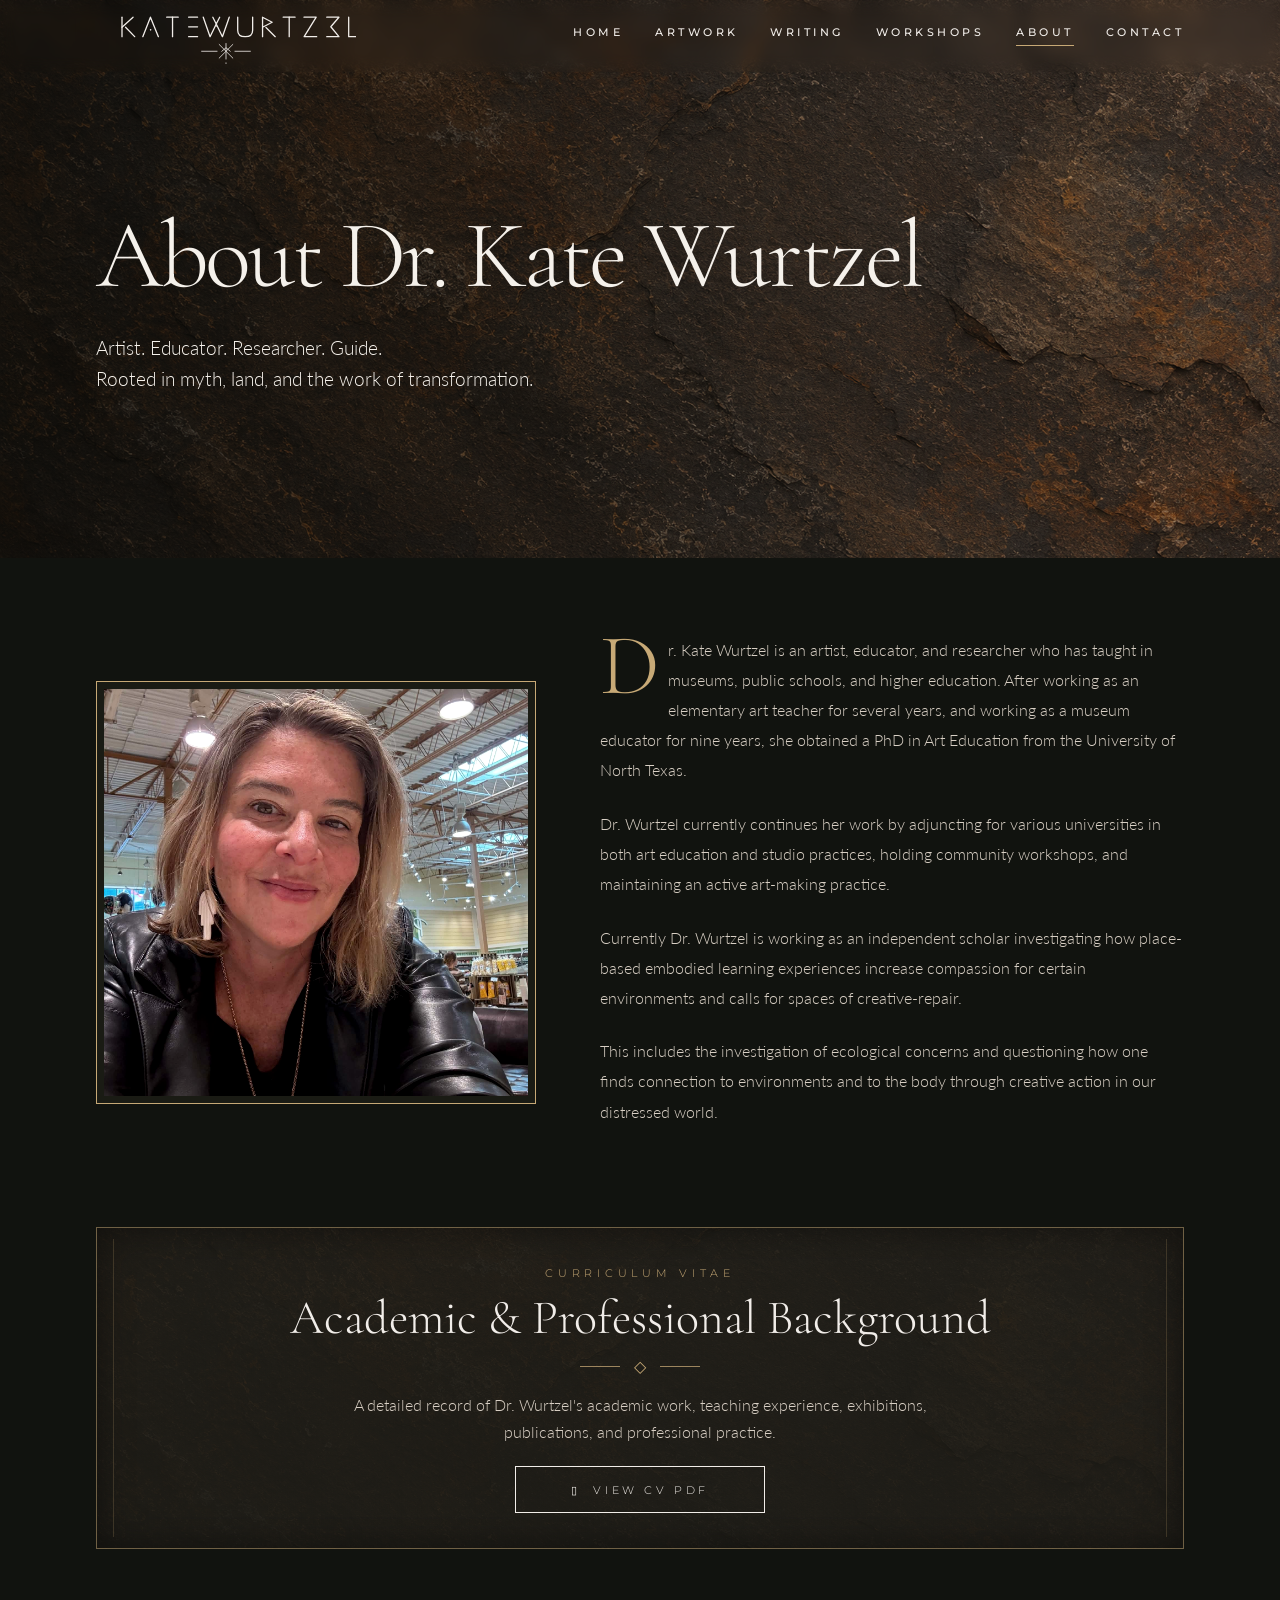
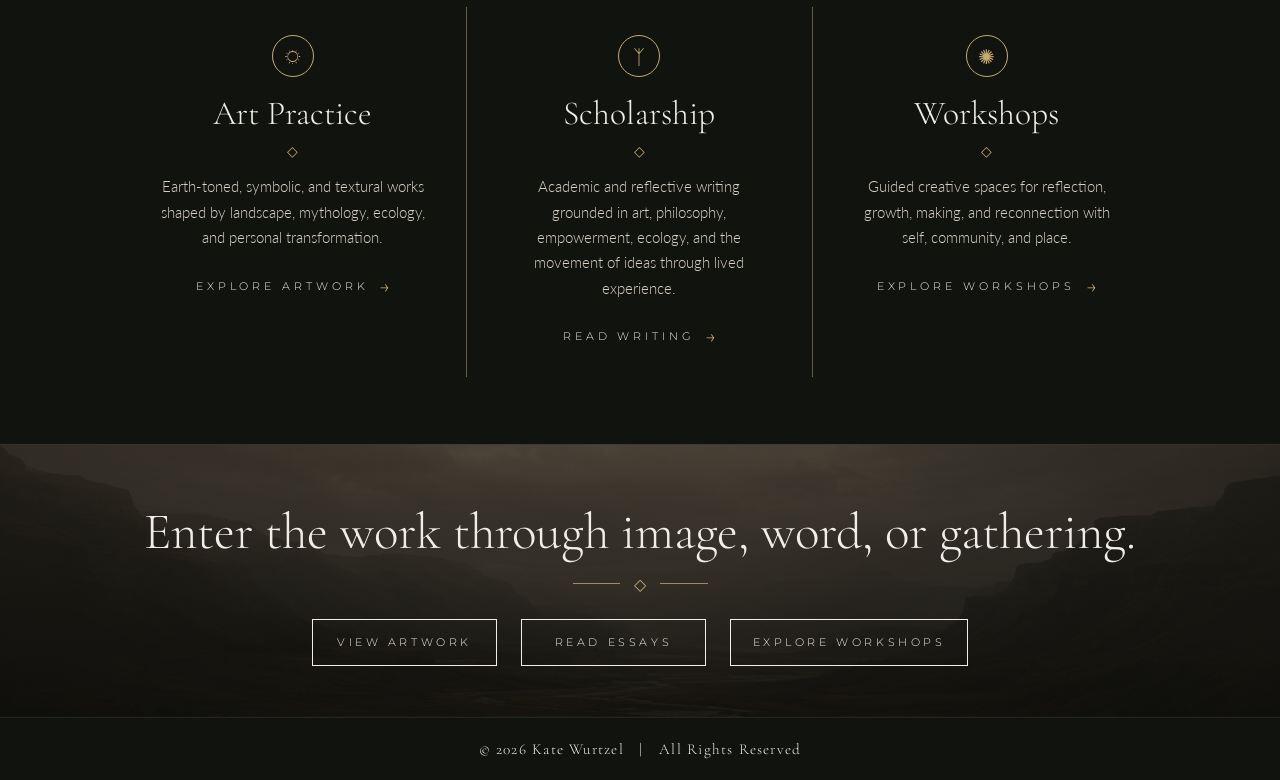
==== About/index.html @ e49116b2 "FullSiteCommit" ====
<!DOCTYPE html>
<html lang="en">
<head>
  <meta charset="UTF-8" />
  <meta name="viewport" content="width=device-width, initial-scale=1.0" />
  <title>About Kate Wurtzel</title>

    <link rel="preconnect" href="https://fonts.googleapis.com">
    <link rel="preconnect" href="https://fonts.gstatic.com" crossorigin>
    <link href="https://fonts.googleapis.com/css2?family=Cormorant+Garamond:ital,wght@0,300..700;1,300..700&family=Lato:ital,wght@0,300;0,400;0,700&family=Montserrat:wght@400;500;600&display=swap" rel="stylesheet">
    <link rel="stylesheet" href="../css/style.css">
</head>

<body>
    <header class="site-header header--overlay">

<a href="index.html" class="logo" aria-label="Kate Wurtzel home">
  <img src="assets/kate-wurtzel-rune-logo.svg" alt="Kate Wurtzel logo">
</a>

    <nav class="main-nav" aria-label="Main navigation">
      <a href="https://katewurtzel.com/">Home</a>
      <a href="/Artwork/">Artwork</a>
      <a href="/Writing/">Writing</a>
      <a href="/Workshops/">Workshops</a>
      <a href="/About/" class="active">About</a>
      <a href="/Inquiry/">Contact</a>
    </nav>
  </header>

  <main>
    <section class="about-hero">
      <div class="hero-inner">
        <h1>About Dr. Kate Wurtzel</h1>
        <p class="hero-intro">
          Artist. Educator. Researcher. Guide.<br />
          Rooted in myth, land, and the work of transformation.
        </p>
      </div>
    </section>

    <section class="story-section" id="story" aria-labelledby="about-story-title">
      <div class="story-grid">
        <div class="portrait-frame">
          <img src="assets/Picture.jpg" alt="Kate Wurtzel portrait" />
        </div>

        <div class="story-copy">
          <p>
            Dr. Kate Wurtzel is an artist, educator, and researcher who has taught in museums, public schools, and higher education. After working as an elementary art teacher for several years, and working as a museum educator for nine years, she obtained a PhD in Art Education from the University of North Texas.
          </p>
          <p>
            Dr. Wurtzel currently continues her work by adjuncting for various universities in both art education and studio practices, holding community workshops, and maintaining an active art-making practice.
          </p>
          <p>
            Currently Dr. Wurtzel is working as an independent scholar investigating how place-based embodied learning experiences increase compassion for certain environments and calls for spaces of creative-repair. 
          </p>
          <p>
            This includes the investigation of ecological concerns and questioning how one finds connection to environments and to the body through creative action in our distressed world.
          </p>
        </div>
      </div>
    </section>

    <section class="cv-section" aria-labelledby="cv-title">
      <div class="cv-box">
        <p class="cv-label">Curriculum Vitae</p>
        <h2 id="cv-title">Academic &amp; Professional Background</h2>
        <div class="ornament-line" aria-hidden="true"><span>◇</span></div>
        <p>
          A detailed record of Dr. Wurtzel's academic work, teaching experience, exhibitions, publications, and professional practice.
        </p>
        <a href="assets/WurtzelCV.pdf" class="cv-button" target="_blank" rel="noopener">
          <span aria-hidden="true">▯</span> View CV PDF
        </a>
      </div>
    </section>

    <section class="pillars-section" aria-label="Areas of work">
      <div class="pillars-grid">
        <article class="pillar">
          <div class="pillar-icon" aria-hidden="true">☼</div>
          <h3>Art Practice</h3>
          <div class="small-diamond" aria-hidden="true">◇</div>
          <p>
            Earth-toned, symbolic, and textural works shaped by landscape, mythology, ecology, and personal transformation.
          </p>
          <a href="/Artwork/" class="text-link">Explore Artwork <span>→</span></a>
        </article>

        <article class="pillar">
          <div class="pillar-icon" aria-hidden="true">ᛉ</div>
          <h3>Scholarship</h3>
          <div class="small-diamond" aria-hidden="true">◇</div>
          <p>
            Academic and reflective writing grounded in art, philosophy, empowerment, ecology, and the movement of ideas through lived experience.
          </p>
          <a href="/Writing/" class="text-link">Read Writing <span>→</span></a>
        </article>

        <article class="pillar">
          <div class="pillar-icon" aria-hidden="true">✺</div>
          <h3>Workshops</h3>
          <div class="small-diamond" aria-hidden="true">◇</div>
          <p>
            Guided creative spaces for reflection, growth, making, and reconnection with self, community, and place.
          </p>
          <a href="/Workshops/" class="text-link">Explore Workshops <span>→</span></a>
        </article>
      </div>
    </section>

    <section class="closing-section">
      <h2>Enter the work through image, word, or gathering.</h2>
      <div class="ornament-line" aria-hidden="true"><span>◇</span></div>
      <div class="closing-links">
        <a href="/Artwork/" class="button-link">View Artwork</a>
        <a href="/Writing/" class="button-link">Read Essays</a>
        <a href="/Workshops/" class="button-link">Explore Workshops</a>
      </div>
    </section>
  </main>

  <footer class="site-footer">
    <p>© 2026 Kate Wurtzel &nbsp; | &nbsp; All Rights Reserved</p>
  </footer>
</body>
</html>
---- css/style.css ----
/* ============================================================
   KATEWURTZEL.COM — SUBPAGE STYLESHEET
   Covers: About, Artwork, Coming Soon, Inquiry, Workshops, Writing
   
   Structure:
    1.  Variables
    2.  Reset & Base
    3.  Header & Nav
    4.  Ornament Line
    5.  Shared Hero base
    6.  PAGE: About
    7.  PAGE: Artwork
    8.  PAGE: Coming Soon
    9.  PAGE: Inquiry
   10.  PAGE: Workshops
   11.  PAGE: Writing
   12.  Shared: Feature Boxes
   13.  Shared: Closing Section
   14.  Shared: Buttons & Text Links
   15.  Shared: Footer
   16.  Shared: Lightbox
   17.  Media — 768px
   18.  Media — 640px
   ============================================================ */


/* ============================================================
   1. VARIABLES
   ============================================================ */

:root {
  --black:       #0b0c09;
  --charcoal:    #11130f;
  --moss:        #171913;
  --stone:       #242119;
  --stone-light: #3a3427;
  --bone:        #f1ede9;
  --mist:        #d8cfc4;
  --ash:         #a99d91;
  --gold:        #c7a976;
  --line:        rgba(199, 169, 118, 0.5);
  --soft-line:   rgba(241, 237, 233, 0.16);
}


/* ============================================================
   2. RESET & BASE
   ============================================================ */

*, *::before, *::after {
  margin: 0;
  padding: 0;
  box-sizing: border-box;
}

html {
  scroll-behavior: smooth;
}

body {
  background: var(--black);
  color: var(--bone);
  font-family: "Lato", sans-serif;
  font-weight: 300;
}

img {
  max-width: 100%;
  display: block;
}

a {
  color: inherit;
  text-decoration: none;
}


/* ============================================================
   3. HEADER & NAV
   ============================================================ */

.site-header {
  position: fixed;
  top: 0;
  left: 0;
  z-index: 1000;
  width: 100%;
  height: 72px;
  display: flex;
  align-items: center;
  justify-content: flex-end;
  padding: 0 7.5%;
  background: var(--charcoal);
  backdrop-filter: blur(8px);
  border-bottom: 1px solid rgba(241, 237, 233, 0.08);
}

/* About page uses a transparent header that overlays its hero */
.site-header.header--overlay {
  background: transparent;
  border-bottom-color: transparent;
}

.logo {
  position: absolute;
  left: 7.5%;
  top: 50%;
  transform: translateY(-55%);
  display: block;
  width: 260px;
}

.logo img {
  width: 100%;
  height: auto;
  display: block;
}

.main-nav {
  display: flex;
  align-items: center;
  gap: 2rem;
  font-family: "Montserrat", sans-serif;
  font-size: 0.68rem;
  font-weight: 500;
  letter-spacing: 0.32em;
  text-transform: uppercase;
}

.main-nav a {
  color: var(--bone);
  position: relative;
  padding-bottom: 0.45rem;
  transition: color 0.25s ease;
}

.main-nav a::after {
  content: "";
  position: absolute;
  left: 0;
  bottom: 0;
  width: 0;
  height: 1px;
  background: var(--gold);
  transition: width 0.25s ease;
}

.main-nav a:hover::after,
.main-nav a.active::after {
  width: 100%;
}


/* ============================================================
   4. ORNAMENT LINE
   ============================================================ */

.ornament-line {
  display: flex;
  align-items: center;
  gap: 0.9rem;
  width: 120px;
  margin: 0 auto 1rem;
  color: var(--gold);
}

/* Left-aligned variant used inside hero sections */
.ornament-line.hero-line {
  margin: 0 0 1.6rem;
  width: 150px;
}

.ornament-line::before,
.ornament-line::after {
  content: "";
  height: 1px;
  flex: 1;
  background: var(--gold);
  opacity: 0.75;
}

.ornament-line span {
  font-size: 1rem;
}


/* ============================================================
   5. SHARED HERO BASE
   All subpage heroes share layout; selectors below
   add page-specific sizing, padding, and background.
   ============================================================ */

.about-hero,
.artwork-hero,
.writing-hero,
.workshops-hero,
.coming-hero {
  display: flex;
  align-items: center;
  background-size: cover;
  background-position: center;
}

.hero-inner {
  max-width: 720px;
}

/* Shared large serif h1 for artwork / writing / workshops */
.artwork-hero h1,
.writing-hero h1,
.workshops-hero h1 {
  font-family: "Cormorant Garamond", serif;
  font-size: clamp(4.6rem, 8vw, 7rem);
  font-weight: 300;
  line-height: 0.94;
  letter-spacing: -0.035em;
  color: #f5f1eb;
  margin-bottom: 1.4rem;
}

/* Shared italic gold tagline for artwork / writing / workshops */
.artwork-hero .hero-intro,
.writing-hero .hero-intro,
.workshops-hero .hero-intro {
  max-width: 520px;
  font-family: "Cormorant Garamond", serif;
  font-style: italic;
  font-size: clamp(1.5rem, 2.5vw, 2rem);
  line-height: 1.28;
  color: var(--gold);
}

/* Shared stone-texture hero background gradient */
.artwork-hero,
.writing-hero,
.workshops-hero {
  min-height: 62vh;
  padding: 7rem 7.5% 4.8rem;
  background-image:
    linear-gradient(
      90deg,
      rgba(8, 9, 7, 0.74) 0%,
      rgba(8, 9, 7, 0.56) 38%,
      rgba(8, 9, 7, 0.28) 72%,
      rgba(8, 9, 7, 0.12) 100%
    ),
    url("../assets/stone-texture-dark.png");
  border-bottom: 1px solid rgba(241, 237, 233, 0.1);
}


/* ============================================================
   6. PAGE: ABOUT
   ============================================================ */

.about-hero {
  min-height: 62vh;
  padding: 8rem 7.5% 5rem;
  background-image:
    linear-gradient(
      90deg,
      rgba(8, 9, 7, 0.72) 0%,
      rgba(8, 9, 7, 0.52) 38%,
      rgba(8, 9, 7, 0.28) 70%,
      rgba(8, 9, 7, 0.12) 100%
    ),
    url("../assets/stone-texture-dark.png");
}

.about-hero .hero-inner {
  max-width: 860px;
}

.about-hero h1 {
  font-family: "Cormorant Garamond", serif;
  font-size: clamp(4rem, 8vw, 6rem);
  font-weight: 300;
  line-height: 0.94;
  letter-spacing: -0.035em;
  color: #f5f1eb;
  margin-bottom: 2rem;
}

.about-hero .hero-intro {
  font-family: "Lato", sans-serif;
  font-style: normal;
  font-size: clamp(1rem, 1.5vw, 1.25rem);
  line-height: 1.6;
  max-width: 560px;
  color: #f5f1eb;
  margin-top: 1.5rem;
}

/* Story section */
.story-section {
  background: var(--charcoal);
  padding: 4.8rem 7.5% 2.2rem;
}

.story-grid {
  max-width: 1120px;
  margin: 0 auto;
  display: grid;
  grid-template-columns: 0.86fr 1.14fr;
  gap: 4rem;
  align-items: center;
}

.portrait-frame {
  border: 1px solid var(--gold);
  padding: 0.45rem;
  background: rgba(199, 169, 118, 0.05);
}

.portrait-frame img {
  width: 100%;
  aspect-ratio: 1 / 0.96;
  object-fit: cover;
  filter: saturate(0.82) contrast(1.06);
}

.story-copy {
  color: var(--mist);
}

.story-copy p {
  font-size: 1.02rem;
  line-height: 1.85;
  margin-bottom: 1.45rem;
}

.story-copy p:first-child::first-letter {
  float: left;
  font-family: "Cormorant Garamond", serif;
  font-size: 5.4rem;
  line-height: 0.72;
  padding-right: 0.55rem;
  color: var(--gold);
}

/* CV section */
.cv-section {
  background: var(--charcoal);
  padding: 2.6rem 7.5% 1.8rem;
}

.cv-label {
  font-family: "Montserrat", sans-serif;
  text-transform: uppercase;
  letter-spacing: 0.42em;
  font-size: 0.7rem;
  color: var(--gold);
  margin-bottom: 0.85rem;
}

/* Pillars section */
.pillars-section {
  background: var(--charcoal);
  padding: 1.8rem 7.5% 4.2rem;
}

.pillars-grid {
  max-width: 1040px;
  margin: 0 auto;
  display: grid;
  grid-template-columns: repeat(3, 1fr);
}

.pillar {
  text-align: center;
  padding: 1.8rem 2.5rem;
  border-right: 1px solid rgba(199, 169, 118, 0.48);
}

.pillar:last-child {
  border-right: none;
}

.pillar-icon {
  margin: 0 auto 1rem;
  width: 42px;
  height: 42px;
  display: grid;
  place-items: center;
  border: 1px solid var(--gold);
  border-radius: 50%;
  color: var(--gold);
  font-size: 1.25rem;
}

.pillar h3 {
  font-family: "Cormorant Garamond", serif;
  font-size: 2.1rem;
  font-weight: 300;
  color: var(--bone);
  margin-bottom: 0.55rem;
}

.small-diamond {
  color: var(--gold);
  font-size: 0.85rem;
  margin-bottom: 0.95rem;
}

.pillar p {
  color: var(--mist);
  font-size: 0.96rem;
  line-height: 1.65;
  margin-bottom: 1.45rem;
}


/* ============================================================
   7. PAGE: ARTWORK
   ============================================================ */

/* Artist statement */
.artist-statement-section {
  background: var(--charcoal);
  padding: 4.8rem 7.5% 2.2rem;
}

.statement-grid {
  max-width: 1120px;
  margin: 0 auto;
  display: grid;
  grid-template-columns: 0.86fr 1.14fr;
  gap: 4rem;
  align-items: center;
}

.featured-frame {
  border: 1px solid var(--gold);
  padding: 0.45rem;
  background: rgba(199, 169, 118, 0.05);
}

.featured-frame img {
  width: 100%;
  object-fit: cover;
  filter: saturate(0.82) contrast(1.06);
}

.statement-copy {
  color: var(--mist);
}

.statement-copy p {
  font-size: 1.02rem;
  line-height: 1.85;
  margin-bottom: 1.45rem;
}

.statement-copy p:first-child::first-letter {
  float: left;
  font-family: "Cormorant Garamond", serif;
  font-size: 5.4rem;
  line-height: 0.72;
  padding-right: 0.55rem;
  color: var(--gold);
}

/* Featured artwork box wrapper */
.featured__artwork {
  background: var(--charcoal);
  padding: 2.6rem 7.5% 1.8rem;
}

.featured__artwork--image {
  display: block;
  width: 65%;
  height: auto;
  margin: 0 auto 1.6rem;
  filter: saturate(0.82) contrast(1.06);
}

.featured__artwork--label,
.featured__artwork--type {
  font-family: "Montserrat", sans-serif;
  text-transform: uppercase;
  letter-spacing: 0.42em;
  font-size: 0.7rem;
  color: var(--gold);
  margin-bottom: 0.85rem;
}

/* Collection section */
.collection-section {
  background: var(--charcoal);
  padding: 2.6rem 7.5% 1.8rem;
}

.collection-label {
  font-family: "Montserrat", sans-serif;
  text-transform: uppercase;
  letter-spacing: 0.42em;
  font-size: 0.7rem;
  color: var(--gold);
  margin-bottom: 0.85rem;
}

/* Gallery grid — lives inside .collection-box on artwork page */
.gallery-grid {
  max-width: 1080px;
  margin: 2rem auto 0;
  display: grid;
  grid-template-columns: repeat(4, 1fr);
  gap: 1.6rem;
  text-align: left;
}

.art-card {
  background: transparent;
}

.art-card img {
  width: 100%;
  aspect-ratio: 1 / 1;
  object-fit: cover;
  border: 1px solid rgba(199, 169, 118, 0.55);
  filter: saturate(0.86) contrast(1.05);
  transition: opacity 0.25s ease, transform 0.25s ease;
}

.art-card a:hover img {
  opacity: 0.82;
  transform: translateY(-2px);
}

.artwork-lightbox-link {
  display: block;
  cursor: zoom-in;
}

.art-meta {
  padding: 0.95rem 0 0;
}

.art-meta h3 {
  font-family: "Cormorant Garamond", serif;
  font-size: 1.3rem;
  font-weight: 300;
  color: var(--bone);
  margin-bottom: 0.2rem;
}

.art-meta p {
  font-family: "Cormorant Garamond", serif;
  color: var(--gold);
  font-size: 0.88rem;
  line-height: 1.35;
}


/* ============================================================
   8. PAGE: COMING SOON
   ============================================================ */

.coming-hero {
  min-height: calc(100vh - 72px);
  padding: 8rem 7.5% 5rem;
  background-image:
    linear-gradient(
      90deg,
      rgba(8, 9, 7, 0.74) 0%,
      rgba(8, 9, 7, 0.56) 42%,
      rgba(8, 9, 7, 0.3) 72%,
      rgba(8, 9, 7, 0.16) 100%
    ),
    url("../assets/stone-texture-dark.png");
}

.coming-hero .hero-inner {
  max-width: 760px;
}

.eyebrow {
  font-family: "Montserrat", sans-serif;
  text-transform: uppercase;
  letter-spacing: 0.42em;
  font-size: 0.72rem;
  color: var(--gold);
  margin-bottom: 1.4rem;
}

.coming-hero h1 {
  font-family: "Cormorant Garamond", serif;
  font-size: clamp(4.5rem, 10vw, 8rem);
  font-weight: 300;
  line-height: 0.9;
  letter-spacing: -0.035em;
  color: #f5f1eb;
  margin-bottom: 1.8rem;
}

.coming-hero .hero-intro {
  max-width: 520px;
  font-family: "Lato", sans-serif;
  font-style: normal;
  font-size: clamp(1.05rem, 1.5vw, 1.25rem);
  line-height: 1.65;
  color: #f5f1eb;
  margin-bottom: 2rem;
}

.home-link {
  display: inline-flex;
  align-items: center;
  gap: 0.75rem;
  font-family: "Montserrat", sans-serif;
  font-size: 0.72rem;
  letter-spacing: 0.34em;
  text-transform: uppercase;
  color: var(--bone);
}

.home-link span {
  color: var(--gold);
  font-size: 1.2rem;
  letter-spacing: 0;
}


/* ============================================================
   9. PAGE: INQUIRY
   ============================================================ */

.inquiry-hero {
  min-height: calc(100vh - 72px);
  padding: 8.5rem 7.5% 5.5rem;
  background-image:
    linear-gradient(
      90deg,
      rgba(8, 9, 7, 0.84) 0%,
      rgba(8, 9, 7, 0.72) 48%,
      rgba(8, 9, 7, 0.6) 100%
    ),
    url("../assets/stone-texture-dark.png");
  background-size: cover;
  background-position: center;
}

.inquiry-grid {
  max-width: 1180px;
  margin: 0 auto;
  display: grid;
  grid-template-columns: 0.9fr 1fr;
  gap: 4.5rem;
  align-items: center;
}

.inquiry-image {
  border: 1px solid rgba(199, 169, 118, 0.48);
  background: rgba(199, 169, 118, 0.04);
  padding: 0.85rem;
}

.inquiry-image img {
  width: 100%;
  height: min(650px, 72vh);
  object-fit: cover;
  filter: saturate(0.82) contrast(1.06);
}

.inquiry-content h1 {
  font-family: "Cormorant Garamond", serif;
  font-size: clamp(4rem, 8vw, 7rem);
  font-weight: 300;
  line-height: 0.9;
  letter-spacing: -0.035em;
  color: var(--bone);
  margin-bottom: 1.6rem;
}

.inquiry-intro {
  max-width: 650px;
  font-size: 1.08rem;
  line-height: 1.75;
  color: var(--mist);
  margin-bottom: 2.4rem;
}

.inquiry-form {
  display: grid;
  gap: 1.15rem;
}

.form-row {
  display: grid;
  grid-template-columns: 1fr 1fr;
  gap: 1.15rem;
}

.inquiry-form label {
  display: grid;
  gap: 0.5rem;
  font-family: "Montserrat", sans-serif;
  font-size: 0.68rem;
  letter-spacing: 0.24em;
  text-transform: uppercase;
  color: var(--gold);
}

.inquiry-form input,
.inquiry-form textarea {
  width: 100%;
  padding: 1rem 1.05rem;
  border: 1px solid rgba(241, 237, 233, 0.22);
  background: rgba(241, 237, 233, 0.06);
  color: var(--bone);
  font-family: "Lato", sans-serif;
  font-size: 1rem;
  font-weight: 300;
}

.inquiry-form textarea {
  resize: vertical;
}

.inquiry-form input:focus,
.inquiry-form textarea:focus {
  outline: none;
  border-color: var(--gold);
  background: rgba(241, 237, 233, 0.09);
}

.inquiry-form button {
  width: fit-content;
  margin-top: 0.4rem;
  padding: 1rem 2.4rem;
  border: 1px solid var(--gold);
  background: var(--gold);
  color: var(--black);
  font-family: "Montserrat", sans-serif;
  font-size: 0.72rem;
  letter-spacing: 0.32em;
  text-transform: uppercase;
  cursor: pointer;
  transition: background 0.25s ease, color 0.25s ease;
}

.inquiry-form button:hover {
  background: transparent;
  color: var(--bone);
}


/* ============================================================
   10. PAGE: WORKSHOPS
   ============================================================ */

/* Intro section */
.workshops-intro-section {
  background: var(--charcoal);
  padding: 4.8rem 7.5% 2.2rem;
}

.workshops-intro-grid {
  max-width: 1120px;
  margin: 0 auto;
  display: grid;
  grid-template-columns: 0.86fr 1.14fr;
  gap: 4rem;
  align-items: center;
}

.workshops-feature-frame {
  border: 1px solid var(--gold);
  padding: 0.45rem;
  background: rgba(199, 169, 118, 0.05);
}

.workshops-feature-frame img {
  width: 100%;
  aspect-ratio: 1.22 / 1;
  object-fit: cover;
  filter: saturate(0.82) contrast(1.06);
}

.workshops-copy {
  color: var(--mist);
}

.workshops-copy p {
  font-size: 1.02rem;
  line-height: 1.85;
  margin-bottom: 1.45rem;
}

.workshops-copy p:first-child::first-letter {
  float: left;
  font-family: "Cormorant Garamond", serif;
  font-size: 5.4rem;
  line-height: 0.72;
  padding-right: 0.55rem;
  color: var(--gold);
}

/* Featured workshop box wrapper */
.featured-workshop-section {
  background: var(--charcoal);
  padding: 2.6rem 7.5% 1.8rem;
}

.workshop-label,
.workshop-type {
  font-family: "Montserrat", sans-serif;
  text-transform: uppercase;
  letter-spacing: 0.42em;
  font-size: 0.7rem;
  color: var(--gold);
  margin-bottom: 0.85rem;
}

/* Workshop cards grid */
.workshop-section {
  background: var(--charcoal);
  padding: 1.8rem 7.5% 4.2rem;
}

.workshop-grid {
  max-width: 1120px;
  margin: 0 auto;
  display: grid;
  grid-template-columns: repeat(2, 1fr);
  gap: 1.6rem;
}

.workshop-card {
  border: 1px solid rgba(199, 169, 118, 0.48);
  padding: 2rem 1.6rem;
  background: rgba(199, 169, 118, 0.035);
}

.workshop-card h3 {
  font-family: "Cormorant Garamond", serif;
  font-size: 2rem;
  font-weight: 300;
  line-height: 1.05;
  color: var(--bone);
  margin-bottom: 1rem;
}

.workshop-card p:not(.workshop-type) {
  color: var(--mist);
  font-size: 0.98rem;
  line-height: 1.7;
  margin-bottom: 1.5rem;
}


/* ============================================================
   11. PAGE: WRITING
   ============================================================ */

/* Intro section */
.writing-intro-section {
  background: var(--charcoal);
  padding: 4.8rem 7.5% 2.2rem;
}

.writing-intro-grid {
  max-width: 1120px;
  margin: 0 auto;
  display: grid;
  grid-template-columns: 0.86fr 1.14fr;
  gap: 4rem;
  align-items: center;
}

.writing-feature-frame {
  border: 1px solid var(--gold);
  padding: 0.45rem;
  background: rgba(199, 169, 118, 0.05);
}

.writing-feature-frame img {
  width: 100%;
  aspect-ratio: 1.22 / 1;
  object-fit: cover;
  filter: saturate(0.82) contrast(1.06);
}

.writing-copy {
  color: var(--mist);
}

.writing-copy p {
  font-size: 1.02rem;
  line-height: 1.85;
  margin-bottom: 1.45rem;
}

.writing-copy p:first-child::first-letter {
  float: left;
  font-family: "Cormorant Garamond", serif;
  font-size: 5.4rem;
  line-height: 0.72;
  padding-right: 0.55rem;
  color: var(--gold);
}

/* Essay cards grid */
.essay-section {
  background: var(--charcoal);
  padding: 1.8rem 7.5% 4.2rem;
}

.essay-grid {
  max-width: 1120px;
  margin: 0 auto;
  display: grid;
  grid-template-columns: repeat(3, 1fr);
  gap: 1.6rem;
}

.essay-card {
  border: 1px solid rgba(199, 169, 118, 0.48);
  padding: 2rem 1.6rem;
  background: rgba(199, 169, 118, 0.035);
}

.essay-type {
  font-family: "Montserrat", sans-serif;
  text-transform: uppercase;
  letter-spacing: 0.42em;
  font-size: 0.7rem;
  color: var(--gold);
  margin-bottom: 0.85rem;
}

.essay-card h3 {
  font-family: "Cormorant Garamond", serif;
  font-size: 1.75rem;
  font-weight: 300;
  line-height: 1.1;
  color: var(--bone);
  margin-bottom: 0.85rem;
}

.essay-card p:not(.essay-type) {
  color: var(--mist);
  font-size: 0.98rem;
  line-height: 1.7;
  margin-bottom: 1.5rem;
}


/* ============================================================
   12. SHARED: FEATURE BOXES
   Used on About (cv-box), Artwork (featured__artwork--box,
   collection-box), and Workshops (featured-workshop-box).
   ============================================================ */

.cv-box,
.featured__artwork--box,
.collection-box,
.featured-workshop-box {
  position: relative;
  max-width: 1120px;
  margin: 0 auto;
  padding: 2.4rem 2rem 2.2rem;
  text-align: center;
  border: 1px solid rgba(199, 169, 118, 0.48);
  background:
    linear-gradient(rgba(28, 27, 22, 0.88), rgba(28, 27, 22, 0.92)),
    url("../assets/stone-texture-dark.png");
  background-size: cover;
  background-position: center;
  box-shadow: inset 0 0 36px rgba(0, 0, 0, 0.48);
}

/* Decorative side rules */
.cv-box::before,
.cv-box::after,
.featured__artwork--box::before,
.featured__artwork--box::after,
.collection-box::before,
.collection-box::after,
.featured-workshop-box::before,
.featured-workshop-box::after {
  content: "";
  position: absolute;
  top: 0.7rem;
  bottom: 0.7rem;
  width: 1px;
  background: rgba(199, 169, 118, 0.2);
}

.cv-box::before,
.featured__artwork--box::before,
.collection-box::before,
.featured-workshop-box::before { left: 1rem; }

.cv-box::after,
.featured__artwork--box::after,
.collection-box::after,
.featured-workshop-box::after  { right: 1rem; }

/* Shared h2 inside feature boxes */
.cv-box h2,
.featured__artwork--box h2,
.collection-box h2,
.featured-workshop-box h2 {
  font-family: "Cormorant Garamond", serif;
  font-size: clamp(2rem, 4vw, 3rem);
  font-weight: 300;
  line-height: 1;
  color: var(--bone);
  margin-bottom: 0.9rem;
}

/* Shared body copy inside feature boxes */
.cv-box p:not(.cv-label),
.featured__artwork--box p:not(.featured__artwork--label),
.collection-box p:not(.collection-label),
.featured-workshop-box p:not(.workshop-label) {
  max-width: 620px;
  margin: 0 auto 1.35rem;
  color: var(--mist);
  line-height: 1.65;
}


/* ============================================================
   13. SHARED: CLOSING SECTION
   ============================================================ */

.closing-section {
  background:
    linear-gradient(rgba(36, 33, 25, 0.78), rgba(15, 15, 12, 0.9)),
    url("../assets/ClosingBackground.png");
  background-size: cover;
  background-position: center;
  padding: 3.7rem 7.5% 3.2rem;
  text-align: center;
  border-top: 1px solid rgba(241, 237, 233, 0.1);
  color: var(--bone);
}

.closing-section h2 {
  font-family: "Cormorant Garamond", serif;
  font-size: clamp(2rem, 4vw, 3.25rem);
  font-weight: 300;
  line-height: 1.1;
  color: var(--bone);
  margin-bottom: 0.8rem;
}

.closing-section .ornament-line {
  margin: 0 auto 1.6rem;
  width: 135px;
}

.closing-links {
  display: flex;
  justify-content: center;
  gap: 1.5rem;
  flex-wrap: wrap;
  margin-top: 1.2rem;
}


/* ============================================================
   14. SHARED: BUTTONS & TEXT LINKS
   ============================================================ */

.button-link,
.cv-button,
.collection-button {
  display: inline-flex;
  align-items: center;
  justify-content: center;
  min-width: 185px;
  padding: 0.95rem 1.35rem;
  border: 1px solid var(--bone);
  font-family: "Montserrat", sans-serif;
  font-size: 0.7rem;
  letter-spacing: 0.32em;
  text-transform: uppercase;
  color: var(--bone);
  background: transparent;
  transition: background 0.25s ease, color 0.25s ease;
}

.cv-button {
  min-width: 250px;
  gap: 0.8rem;
  border-color: var(--bone);
}

.collection-button {
  border-color: var(--gold);
  color: var(--bone);
}

.button-link:hover,
.cv-button:hover,
.collection-button:hover {
  background: var(--bone);
  color: var(--black);
}

.text-link {
  display: inline-flex;
  align-items: center;
  gap: 0.65rem;
  font-family: "Montserrat", sans-serif;
  font-size: 0.68rem;
  letter-spacing: 0.36em;
  text-transform: uppercase;
  color: var(--bone);
}

.text-link span {
  color: var(--gold);
  font-size: 1.2rem;
  letter-spacing: 0;
}


/* ============================================================
   15. SHARED: FOOTER
   ============================================================ */

.site-footer {
  padding: 1.4rem 7.5%;
  background: var(--charcoal);
  text-align: center;
  color: var(--bone);
  font-family: "Cormorant Garamond", serif;
  letter-spacing: 0.08em;
  font-size: 0.95rem;
  border-top: 1px solid rgba(241, 237, 233, 0.08);
}


/* ============================================================
   16. SHARED: LIGHTBOX
   ============================================================ */

.lightbox {
  position: fixed;
  inset: 0;
  z-index: 9999;
  display: none;
  align-items: center;
  justify-content: center;
  padding: 2rem;
  background: rgba(11, 12, 9, 0.92);
}

.lightbox.active {
  display: flex;
}

.lightbox-img {
  max-width: 92vw;
  max-height: 88vh;
  object-fit: contain;
  border: 1px solid rgba(199, 169, 118, 0.6);
  box-shadow: 0 18px 60px rgba(0, 0, 0, 0.75);
}

.lightbox-close {
  position: absolute;
  top: 1.2rem;
  right: 1.6rem;
  border: none;
  background: transparent;
  color: var(--bone);
  font-size: 2.5rem;
  line-height: 1;
  cursor: pointer;
}


/* ============================================================
   17. RESPONSIVE — TABLET (max-width: 768px)
   ============================================================ */

@media (max-width: 768px) {

  /* Header */
  .site-header {
    position: relative;
    height: auto;
    min-height: 96px;
    padding: 1rem 6%;
    flex-direction: column;
    justify-content: center;
    gap: 0.85rem;
  }

  .logo {
    position: relative;
    left: auto;
    top: auto;
    transform: none;
    width: 220px;
    margin: 0 auto;
  }

  .main-nav {
    width: 100%;
    justify-content: center;
    flex-wrap: wrap;
    gap: 0.75rem 1.2rem;
    font-size: 0.62rem;
    letter-spacing: 0.22em;
  }

  /* About hero */
  .about-hero {
    min-height: 54vh;
    padding: 4.5rem 6%;
  }

  .about-hero h1 {
    font-size: clamp(3.8rem, 14vw, 5.8rem);
    margin-bottom: 1.5rem;
  }

  .about-hero .hero-intro {
    font-size: 1.05rem;
  }

  /* Artwork / Writing / Workshops heroes */
  .artwork-hero,
  .writing-hero,
  .workshops-hero {
    min-height: 54vh;
    padding: 4.5rem 6%;
  }

  .artwork-hero h1,
  .writing-hero h1,
  .workshops-hero h1 {
    font-size: clamp(3.8rem, 14vw, 5.8rem);
  }

  .artwork-hero .hero-intro,
  .writing-hero .hero-intro,
  .workshops-hero .hero-intro {
    font-size: 1.35rem;
  }

  /* Coming soon */
  .coming-hero {
    min-height: 72vh;
    padding: 4.5rem 6%;
  }

  /* Two-column → single column */
  .story-grid,
  .statement-grid,
  .writing-intro-grid,
  .workshops-intro-grid {
    grid-template-columns: 1fr;
    gap: 2.5rem;
  }

  .portrait-frame,
  .featured-frame,
  .writing-feature-frame,
  .workshops-feature-frame {
    max-width: 480px;
    margin: 0 auto;
  }

  /* Feature boxes */
  .cv-box,
  .featured__artwork--box,
  .collection-box,
  .featured-workshop-box {
    padding: 2.25rem 1.5rem;
  }

  .cv-box::before,
  .cv-box::after,
  .featured__artwork--box::before,
  .featured__artwork--box::after,
  .collection-box::before,
  .collection-box::after,
  .featured-workshop-box::before,
  .featured-workshop-box::after {
    display: none;
  }

  /* Pillars */
  .pillars-grid {
    grid-template-columns: 1fr;
  }

  .pillar {
    border-right: none;
    border-bottom: 1px solid rgba(199, 169, 118, 0.34);
    padding: 2.25rem 1.25rem;
  }

  .pillar:last-child {
    border-bottom: none;
  }

  /* Gallery */
  .gallery-grid {
    grid-template-columns: repeat(2, 1fr);
    gap: 1.2rem;
  }

  /* Workshop cards */
  .workshop-grid {
    grid-template-columns: 1fr;
  }

  /* Essay cards */
  .essay-grid {
    grid-template-columns: 1fr;
  }

  /* Inquiry */
  .inquiry-grid {
    grid-template-columns: 1fr;
    gap: 3rem;
  }

  .inquiry-image img {
    height: auto;
    max-height: 480px;
  }

  /* Closing */
  .closing-section {
    padding: 3.25rem 6%;
  }

  .closing-links {
    flex-direction: column;
    align-items: center;
    gap: 1rem;
  }

  .button-link,
  .cv-button,
  .collection-button {
    width: 100%;
    max-width: 315px;
    min-width: 0;
  }

  /* Section padding */
  .story-section,
  .cv-section,
  .pillars-section,
  .artist-statement-section,
  .featured__artwork,
  .collection-section,
  .writing-intro-section,
  .essay-section,
  .workshops-intro-section,
  .featured-workshop-section,
  .workshop-section {
    padding-left: 6%;
    padding-right: 6%;
  }

  .site-footer {
    padding: 1.25rem 6%;
    font-size: 0.85rem;
  }
}


/* ============================================================
   18. RESPONSIVE — PHONE (max-width: 640px)
   ============================================================ */

@media (max-width: 640px) {

  /* Header */
  .site-header {
    min-height: auto;
    padding: 0.9rem 5%;
    gap: 0.75rem;
  }

  .logo { width: 190px; }

  .main-nav {
    gap: 0.65rem 0.95rem;
    font-size: 0.58rem;
    letter-spacing: 0.18em;
  }

  /* Heroes */
  .about-hero {
    min-height: 50vh;
    padding: 3.75rem 5%;
  }

  .about-hero h1 {
    font-size: clamp(3.2rem, 17vw, 4.8rem);
  }

  .artwork-hero,
  .writing-hero,
  .workshops-hero {
    min-height: 50vh;
    padding: 3.75rem 5%;
  }

  .artwork-hero h1,
  .writing-hero h1,
  .workshops-hero h1 {
    font-size: clamp(3.2rem, 17vw, 4.8rem);
  }

  .coming-hero {
    padding: 3.75rem 5%;
  }

  .coming-hero h1 {
    font-size: clamp(3.6rem, 17vw, 5rem);
  }

  /* Section padding */
  .story-section,
  .cv-section,
  .pillars-section,
  .artist-statement-section,
  .featured__artwork,
  .collection-section,
  .writing-intro-section,
  .essay-section,
  .workshops-intro-section,
  .featured-workshop-section,
  .workshop-section,
  .closing-section,
  .site-footer {
    padding-left: 5%;
    padding-right: 5%;
  }

  /* Story / copy */
  .story-grid  { gap: 2rem; }
  .portrait-frame img { aspect-ratio: 4 / 5; }

  .story-copy p,
  .writing-copy p,
  .workshops-copy p {
    font-size: 0.98rem;
    line-height: 1.7;
  }

  .story-copy p:first-child::first-letter,
  .writing-copy p:first-child::first-letter,
  .workshops-copy p:first-child::first-letter {
    font-size: 3.6rem;
  }

  /* Feature boxes */
  .cv-box,
  .featured__artwork--box,
  .collection-box,
  .featured-workshop-box {
    padding: 2rem 1.1rem;
  }

  .cv-box h2,
  .featured__artwork--box h2,
  .collection-box h2,
  .featured-workshop-box h2 {
    font-size: 2rem;
  }

  /* Pillars */
  .pillar          { padding: 2rem 0.75rem; }
  .pillar h3       { font-size: 1.9rem; }
  .pillar p        { font-size: 0.95rem; }

  /* Gallery */
  .gallery-grid {
    grid-template-columns: repeat(2, 1fr);
    gap: 1rem;
  }

  /* Essay / Workshop cards */
  .essay-card,
  .workshop-card   { padding: 1.8rem 1.25rem; }

  .essay-card h3   { font-size: 1.55rem; }
  .workshop-card h3 { font-size: 1.75rem; }

  /* Inquiry */
  .inquiry-hero    { padding: 3.75rem 5%; }
  .form-row        { grid-template-columns: 1fr; }

  .inquiry-content h1 { font-size: clamp(3.4rem, 16vw, 5rem); }
  .inquiry-form button { width: 100%; }

  /* Closing */
  .closing-section h2 { font-size: 2rem; }

  /* Buttons */
  .cv-button {
    font-size: 0.65rem;
    letter-spacing: 0.22em;
    padding: 0.9rem 1rem;
  }

  .text-link,
  .button-link,
  .collection-button {
    font-size: 0.65rem;
    letter-spacing: 0.24em;
  }

  .site-footer {
    font-size: 0.8rem;
    line-height: 1.5;
  }
}
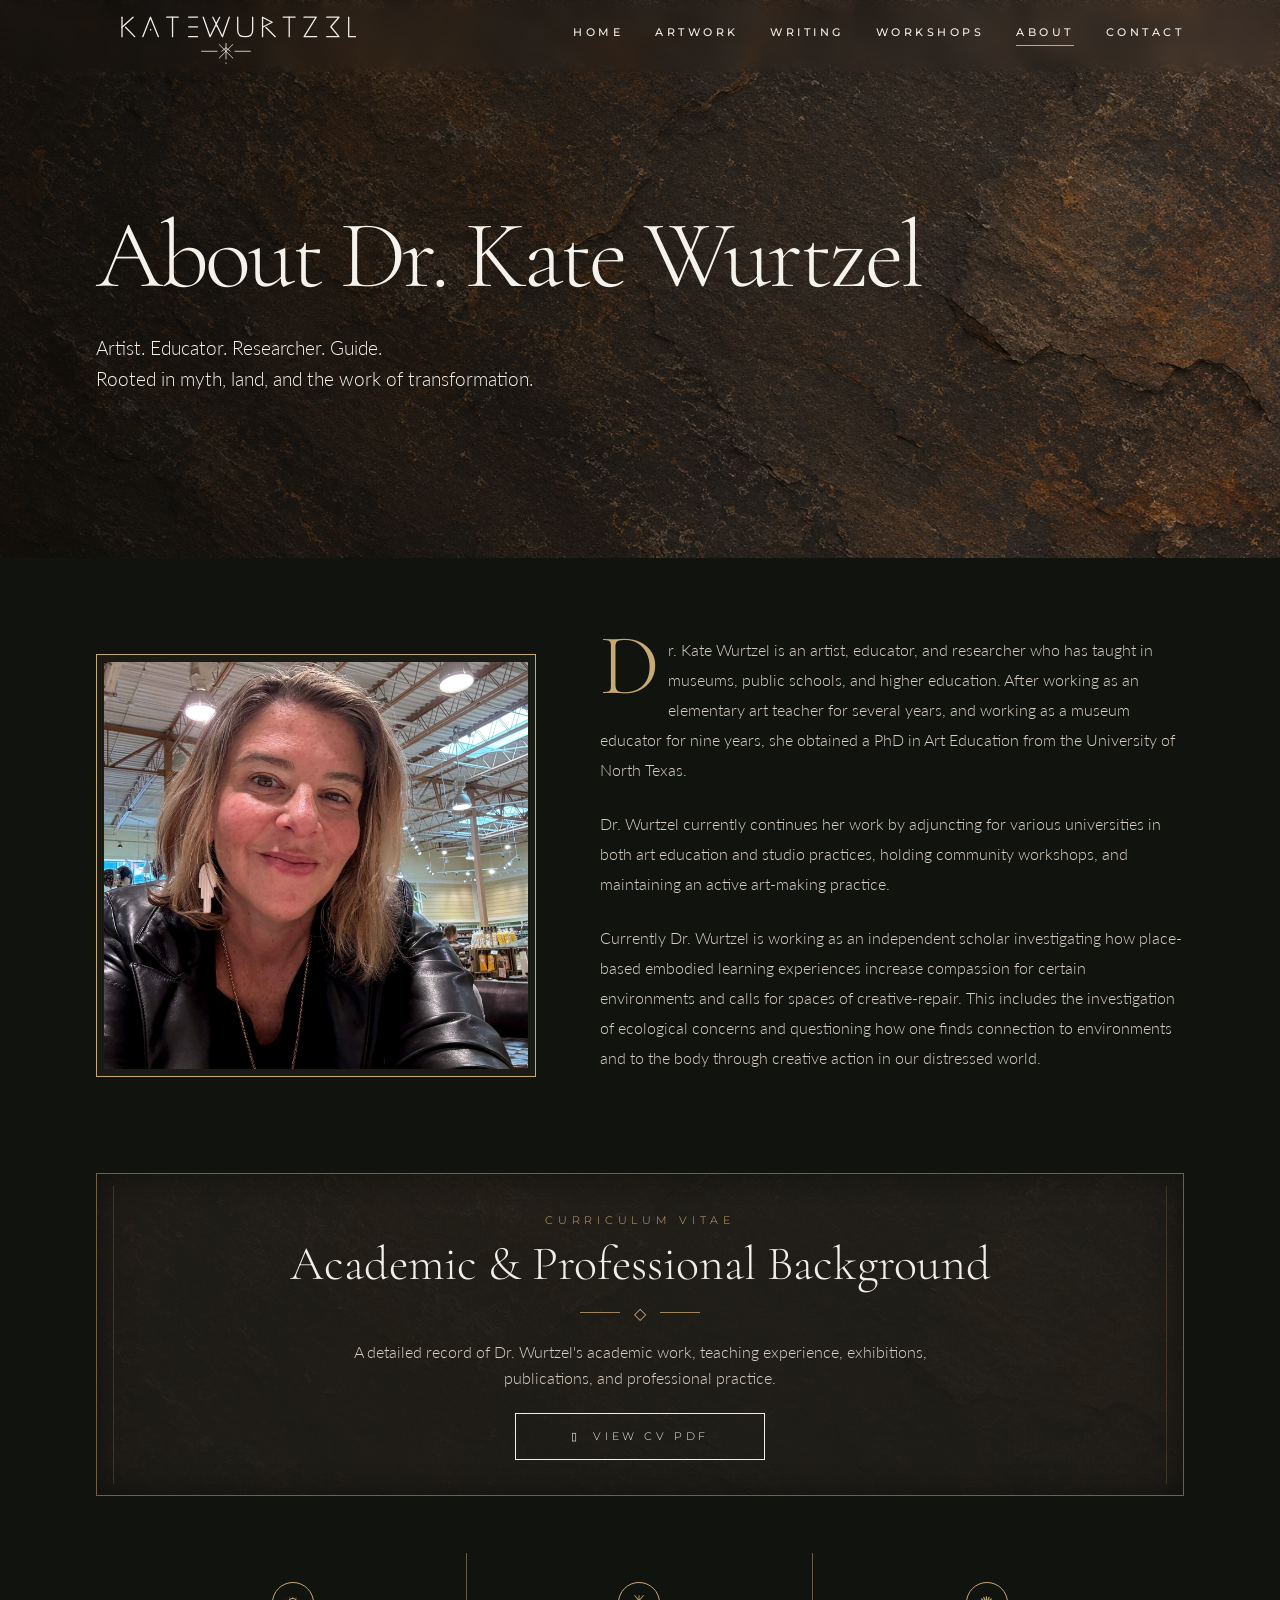
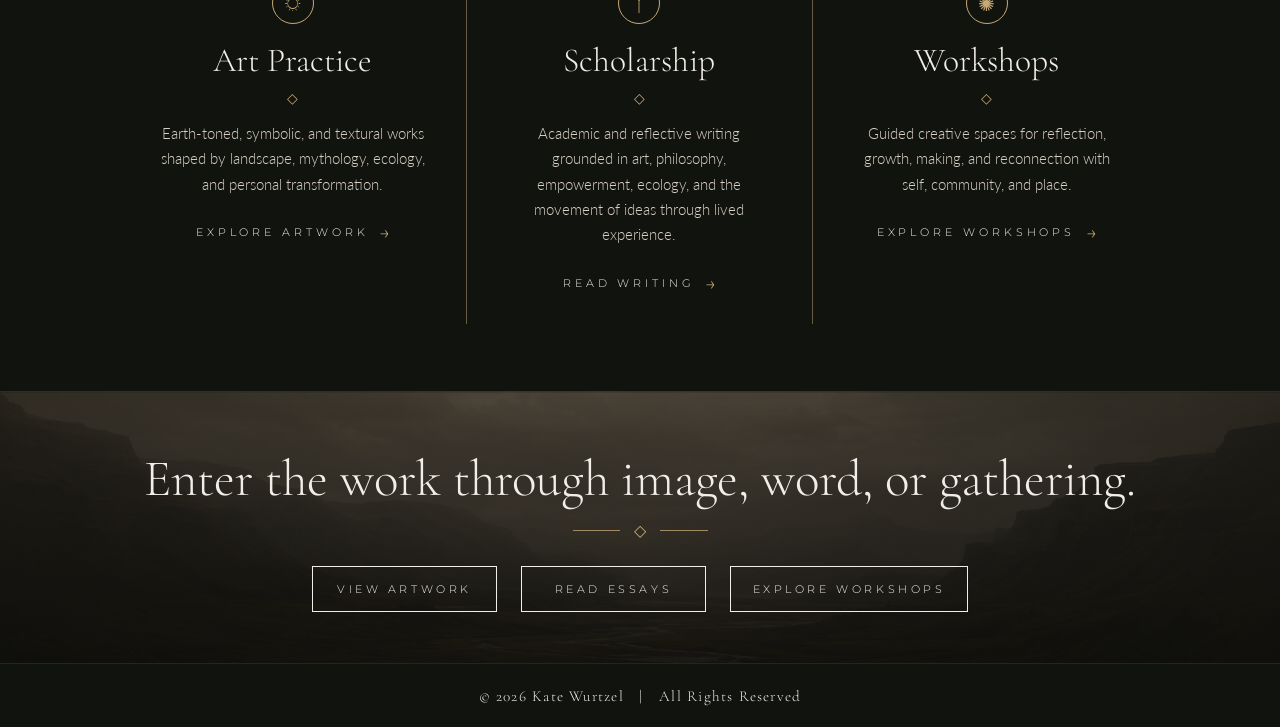
==== commit 42ae665e: "UpdatedPrices" ====
--- a/About/index.html
+++ b/About/index.html
@@ -14,12 +14,12 @@
 <body>
     <header class="site-header header--overlay">
 
-<a href="index.html" class="logo" aria-label="Kate Wurtzel home">
+<a href="https://www.katewurtzel.com/" class="logo" aria-label="Kate Wurtzel home">
   <img src="assets/kate-wurtzel-rune-logo.svg" alt="Kate Wurtzel logo">
 </a>
 
     <nav class="main-nav" aria-label="Main navigation">
-      <a href="https://katewurtzel.com/">Home</a>
+      <a href="https://www.katewurtzel.com/">Home</a>
       <a href="/Artwork/">Artwork</a>
       <a href="/Writing/">Writing</a>
       <a href="/Workshops/">Workshops</a>
@@ -54,8 +54,6 @@
           </p>
           <p>
             Currently Dr. Wurtzel is working as an independent scholar investigating how place-based embodied learning experiences increase compassion for certain environments and calls for spaces of creative-repair. 
-          </p>
-          <p>
             This includes the investigation of ecological concerns and questioning how one finds connection to environments and to the body through creative action in our distressed world.
           </p>
         </div>
--- a/css/style.css
+++ b/css/style.css
@@ -811,6 +811,70 @@
   color: var(--gold);
   margin-bottom: 0.85rem;
 }
+.featured-workshop-layout {
+  display: grid;
+  grid-template-columns: minmax(260px, 40%) 1fr;
+  gap: 2.5rem;
+  align-items: center;
+  text-align: left;
+}
+
+.featured-workshop-image img {
+  width: 100%;
+  height: auto;
+  display: block;
+  border: 1px solid rgba(199, 169, 118, 0.45);
+  box-shadow: 0 18px 40px rgba(0, 0, 0, 0.28);
+}
+
+.featured-workshop-copy {
+  max-width: 640px;
+}
+
+.featured-workshop-copy h2 {
+  text-align: left;
+  margin-left: 0;
+}
+
+.featured-workshop-copy,
+.featured-workshop-copy h2,
+.featured-workshop-copy > p {
+  text-align: center;
+}
+
+.workshop-details,
+.workshop-details p {
+  text-align: left;
+}
+
+.workshop-details p {
+  margin: 0 0 1.35rem;
+  max-width: none;
+}
+
+
+
+.featured-workshop-copy p:not(.workshop-label) {
+  margin: 0 0 1.35rem;
+  max-width: none;
+}
+
+.workshop-section {
+  opacity: 0.42;
+  filter: grayscale(0.35);
+}
+
+.workshop-section::before {
+  content: "Additional workshop offerings coming soon";
+  display: block;
+  text-align: center;
+  margin-bottom: 1.5rem;
+  font-family: "Montserrat", sans-serif;
+  letter-spacing: 0.12em;
+  text-transform: uppercase;
+  font-size: 0.75rem;
+  color: rgba(46, 31, 26, 0.65);
+}
 
 /* Workshop cards grid */
 .workshop-section {
@@ -847,7 +911,14 @@
   line-height: 1.7;
   margin-bottom: 1.5rem;
 }
-
+.workshop-details {
+  text-align: center;
+}
+
+.workshop-details p {
+  margin: 0 auto 1.35rem;
+  max-width: none;
+}
 
 /* ============================================================
    11. PAGE: WRITING
@@ -1520,3 +1591,8 @@
     line-height: 1.5;
   }
 }
+@media (max-width: 760px) {
+  .featured-workshop-layout {
+    grid-template-columns: 1fr;
+  }
+}
